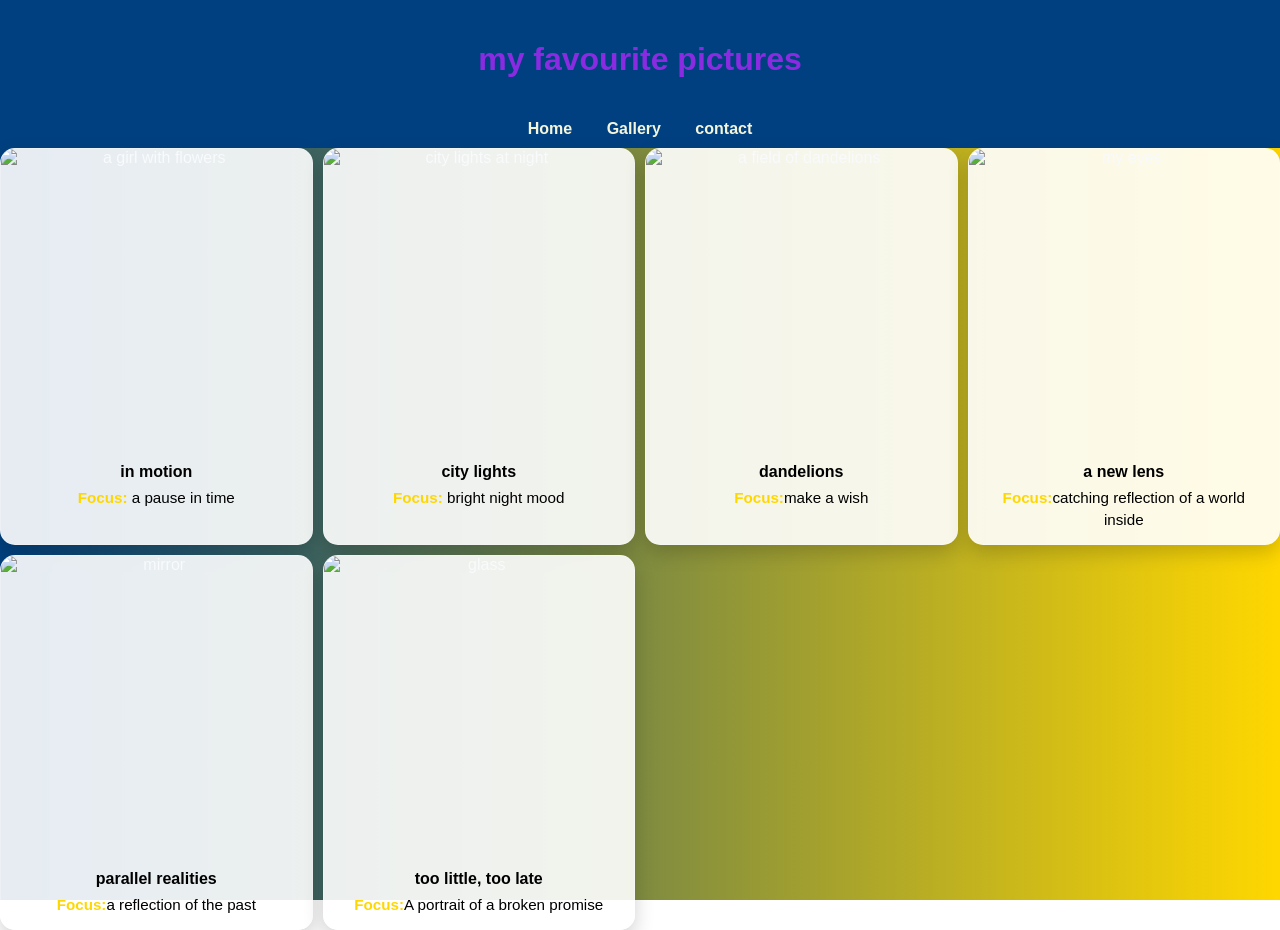
==== gallery.html @ 06c6bf18 "photo six" ====
<!DOCTYPE html>
<html lang="en">
<head>
    <meta charset="UTF-8">
    <meta name="viewport" content="width=device-width, initial-scale=1.0">
    <title>Gallery</title>
    <link rel="stylesheet" href="styles.css">
</head>
<body>
    
    <header>
        <h1> my favourite pictures</h1>
    </header>

    <nav>
        <a href="index.html">Home</a>
        <a href="gallery.html">Gallery</a>
        <a href="contact.html">contact</a>
    </nav>

    <div class="gallery">
        <details class="gallery-card club-card">
            <summary>
                <img src="https://i.pinimg.com/736x/20/a2/cd/20a2cd9edcc10b46192a75594bd8646c.jpg" alt="a girl with flowers">
                <div class="card-caption">
                    <h3>in motion</h3>
                    <p><strong>Focus:</strong> a pause in time</p>
                </div>
            </summary>
            <div class="card-details">
                <p>I interpreted this photo to show how a person may be struggling and stuck in her emotions while the rest of the world keeps moving. The world doesn't wait for her.</p>
            </div>
        </details>

    <div class="gallery"> 
        <details class="gallery-card club-card">
            <summary>
                <img src="https://encrypted-tbn0.gstatic.com/images?q=tbn:ANd9GcR8Zr3HfuDC70hNDxXPkTIV0DxOvpkcyuq65P79XLsSgg&s=10" alt="city lights at night">
                <div class="card-caption">
                    <h3>city lights</h3>
                    <p><strong>Focus:</strong> bright night mood</p>
                </div>
            </summary>
            <div class="card-details">
                <p>A photograph showing the motion of city life after dark and the energy of light and shadow.</p>
            </div>
        </details>
    </div>

    <div class="gallery"> 
        <details class="gallery-card club-card">
            <summary>
                <img src="https://encrypted-tbn0.gstatic.com/images?q=tbn:ANd9GcR1r9m-aQsCwj3mB4LbpzeeFcbLY40B7jFy3iPXuRUurw&s=10" alt="a field of dandelions">
                <div class="card-caption">
                    <h3>dandelions</h3>
                    <p><strong>Focus:</strong>make a wish</p>
                </div>
            </summary>
            <div class="card-details">
                <p>in a field filled with dandelions i make a wish upon every one of them. a silent with only the dandelion and i know of. a secret well kept,only revealed if the wish comes true</p>
            </div>
        </details>
    </div>

    <div class="gallery"> 
        <details class="gallery-card club-card">
            <summary>
                <img src="https://i.pinimg.com/1200x/72/a5/5b/72a55b9525613203e26bdb21f8da2464.jpg" alt="my eyes">
                <div class="card-caption">
                    <h3>a new lens</h3>
                    <p><strong>Focus:</strong>catching reflection of a world inside</p>
                </div>
            </summary>
            <div class="card-details">
                <p>As a photograper, I spend my life looking through a viewfinder. But sometimes, the most beautiful view is the one reflecting right back at you.</p>
            </div>
        </details>
    </div>

    <div class="gallery"> 
        <details class="gallery-card club-card">
            <summary>
                <img src="https://i.pinimg.com/736x/b4/3f/b2/b43fb26ae09db4b08f88c8cb8f475ee6.jpg" alt="mirror">
                <div class="card-caption">
                    <h3>parallel realities</h3>
                    <p><strong>Focus:</strong>a reflection of the past</p>
                </div>
            </summary>
            <div class="card-details">
                <p>Capturing the space between reality and reflection. Which one is the illusion? We show the world the pieces we've lost,while the mirror remembers us whole.</p>
            </div>
        </details>
    </div>

    <div class="gallery"> 
        <details class="gallery-card club-card">
            <summary>
                <img src="https://i.pinimg.com/736x/4b/95/ab/4b95ab5035dfb0c2718c240f388b9ff9.jpg" alt="glass">
                <div class="card-caption">
                    <h3>too little, too late</h3>
                    <p><strong>Focus:</strong>A portrait of a broken promise</p>
                </div>
            </summary>
            <div class="card-details">
                <p>Behind the lens, i look for the stories we try to cover up. You can patch the surface, but the cracks still remain. Capturing the moment realisation hits that some things cant be put back quite the same way.</p>
            </div>
        </details>
    </div>

</body>
</html>
---- styles.css ----
:root {
    --card: rgba(255, 255, 255, 0.9);
    --border: rgba(255, 255, 255, 0.28);
    --text: #f8fafc;
    --muted: #e5e7eb;
    --accent: #ffd700;
}

body{
    background: linear-gradient(to right, #004080, #FFD700) fixed;
    font-family: Arial, Helvetica, sans-serif; 
    margin: 0;
    padding: 0;
    text-align: center;
    color: var(--text);
}

header{
    background: #004080;
    color: blueviolet;
    padding: 20px;
}

nav{
    background: #004080;
    padding: 10px;
}

nav a{
    margin: 0 15px;
    text-decoration: none;
    color: beige;
    font-weight: bold;
}

h1 {
    text-align: center;
    margin-bottom: 12px;
    font-size: 2rem;
}

.intro {
    text-align: center;
    color-scheme: inherit;
    margin-bottom: 10px;
}

.gallery {
    display: grid;
    grid-template-columns: repeat(auto-fit,minmax(300px,1fr));
    gap: 10px;
}

@media (max-width:900px){
    .gallery{
        grid-template-columns:1fr
    }
    }

    @media (max-width:600px){
    .gallery{
        grid-template-columns:1fr
    }
    }

.gallery-card {
    background: var(--card);
    border: 1px solid var(--border);
    border-radius: 15px;
    overflow: hidden;
    box-shadow: 0 8px 20px rgba(0, 0, 0, 0.18);
    display: flex;
    flex-direction: column;
    transition: transform 0.2s ease, box-shadow 0.2s ease;
}

.gallery-card:hover{
    transform: translateY(-4px);
    box-shadow: 0 14px 28px rgba(0, 0, 0, 0.18);
}

.gallery-card img{
    width: 100%;
    height: 300px;
    object-fit: cover;
    display: block;
}

.card-caption{
    padding: 14px;
    display: flex;
    flex-direction: column;
    gap: 6px;
    margin-top: auto;
}

.card-caption h3{
    margin: 0;
    font-size: 1rem;
    color: black;
}

.card-caption p{
    margin: 0;
    font-size: 0.95rem;
    color: black;
    line-height: 1.4;
}

.card-caption strong{
    color: var(--accent);
}

.gallery-card summary{
    display: block;
    cursor: pointer;
    margin: 0;
    padding: 0;
}

.gallery-card summary::-webkit-details-marker{
    display: none;
}

.gallery-card[open] {
    box-shadow: 0 16px 32px rgba(0, 0, 0, 0.16);
}

.card-details{
    padding: 16px;
    border-top: 1px solid var(--border);
    background: #fafbfc;
    text-align: left;
    color: black;
}

.card-details p{
    margin: 0;
    line-height: 1.6;
}
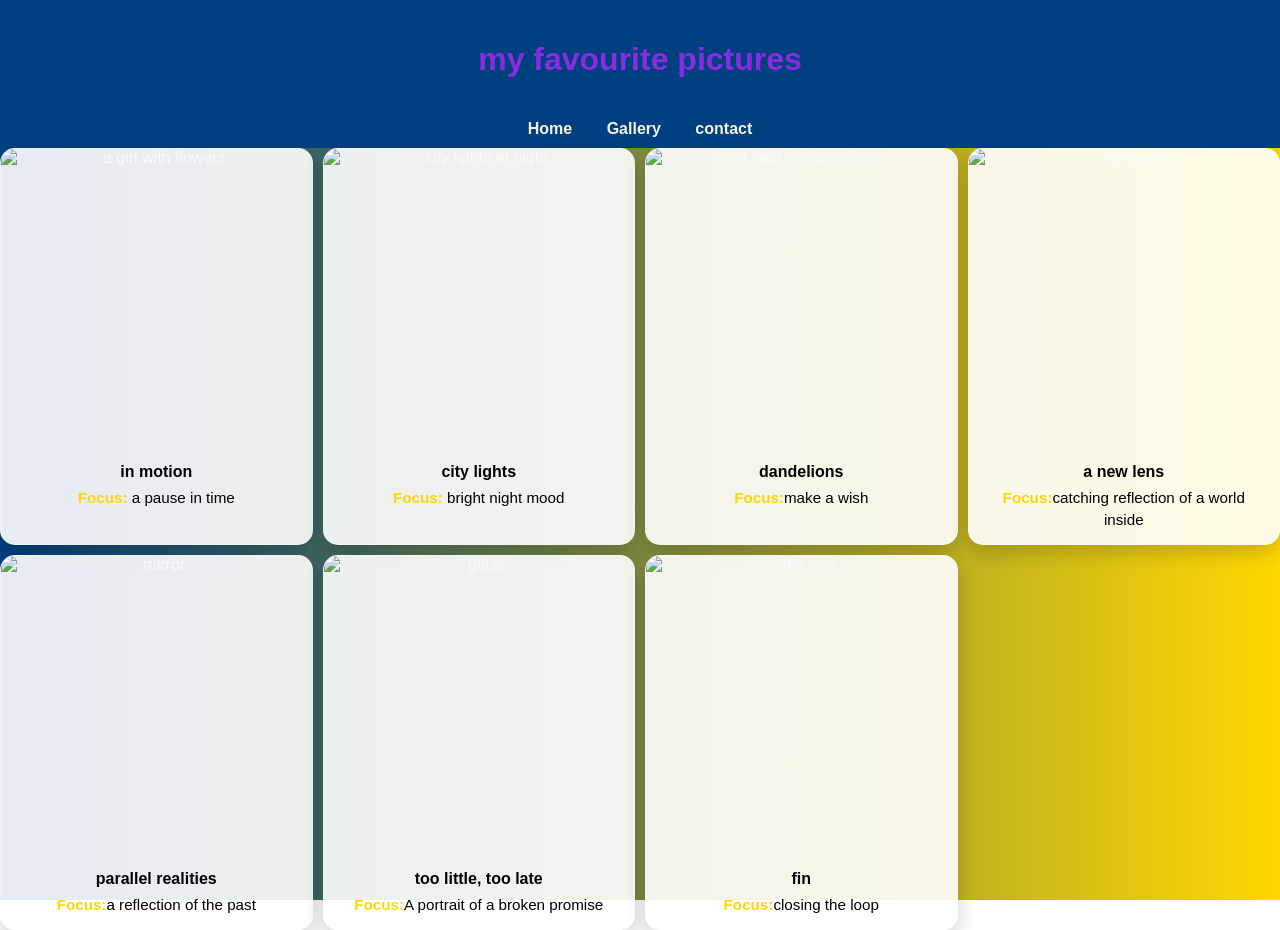
==== commit 97a204a4: "seventh pic" ====
--- a/gallery.html
+++ b/gallery.html
@@ -107,5 +107,20 @@
         </details>
     </div>
 
+    <div class="gallery"> 
+        <details class="gallery-card club-card">
+            <summary>
+                <img src="https://i.pinimg.com/736x/40/62/66/4062665ffe0a77b337d365221b8203d9.jpg" alt="the end">
+                <div class="card-caption">
+                    <h3>fin</h3>
+                    <p><strong>Focus:</strong>closing the loop</p>
+                </div>
+            </summary>
+            <div class="card-details">
+                <p>Every creative project eventuelly finds its closing chapter.</p>
+            </div>
+        </details>
+    </div>
+
 </body>
 </html>
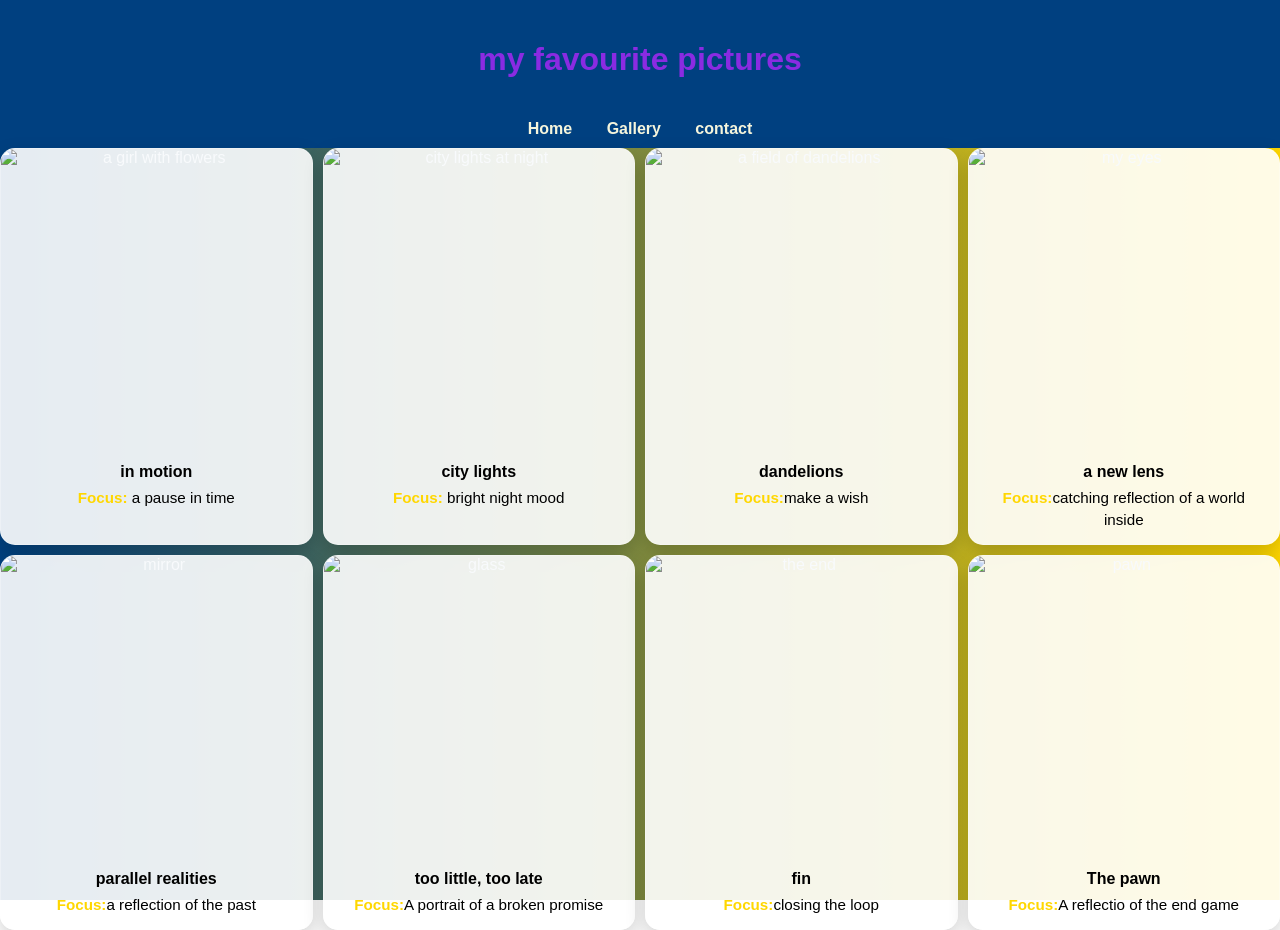
==== commit 87ed2f0d: "picture eight" ====
--- a/gallery.html
+++ b/gallery.html
@@ -122,5 +122,20 @@
         </details>
     </div>
 
+    <div class="gallery"> 
+        <details class="gallery-card club-card">
+            <summary>
+                <img src="https://i.pinimg.com/736x/bc/ee/fb/bceefbeb37e9043060612d4ac454ee1a.jpg" alt="pawn">
+                <div class="card-caption">
+                    <h3>The pawn</h3>
+                    <p><strong>Focus:</strong>A reflectio of the end game</p>
+                </div>
+            </summary>
+            <div class="card-details">
+                <p>Every king started as a pawn who refused to back down. Capturing the vivion before the reality. Capturing the inner architecture of ambition. The smallest piece on the board always has the biggest potential.</p>
+            </div>
+        </details>
+    </div>
+
 </body>
 </html>
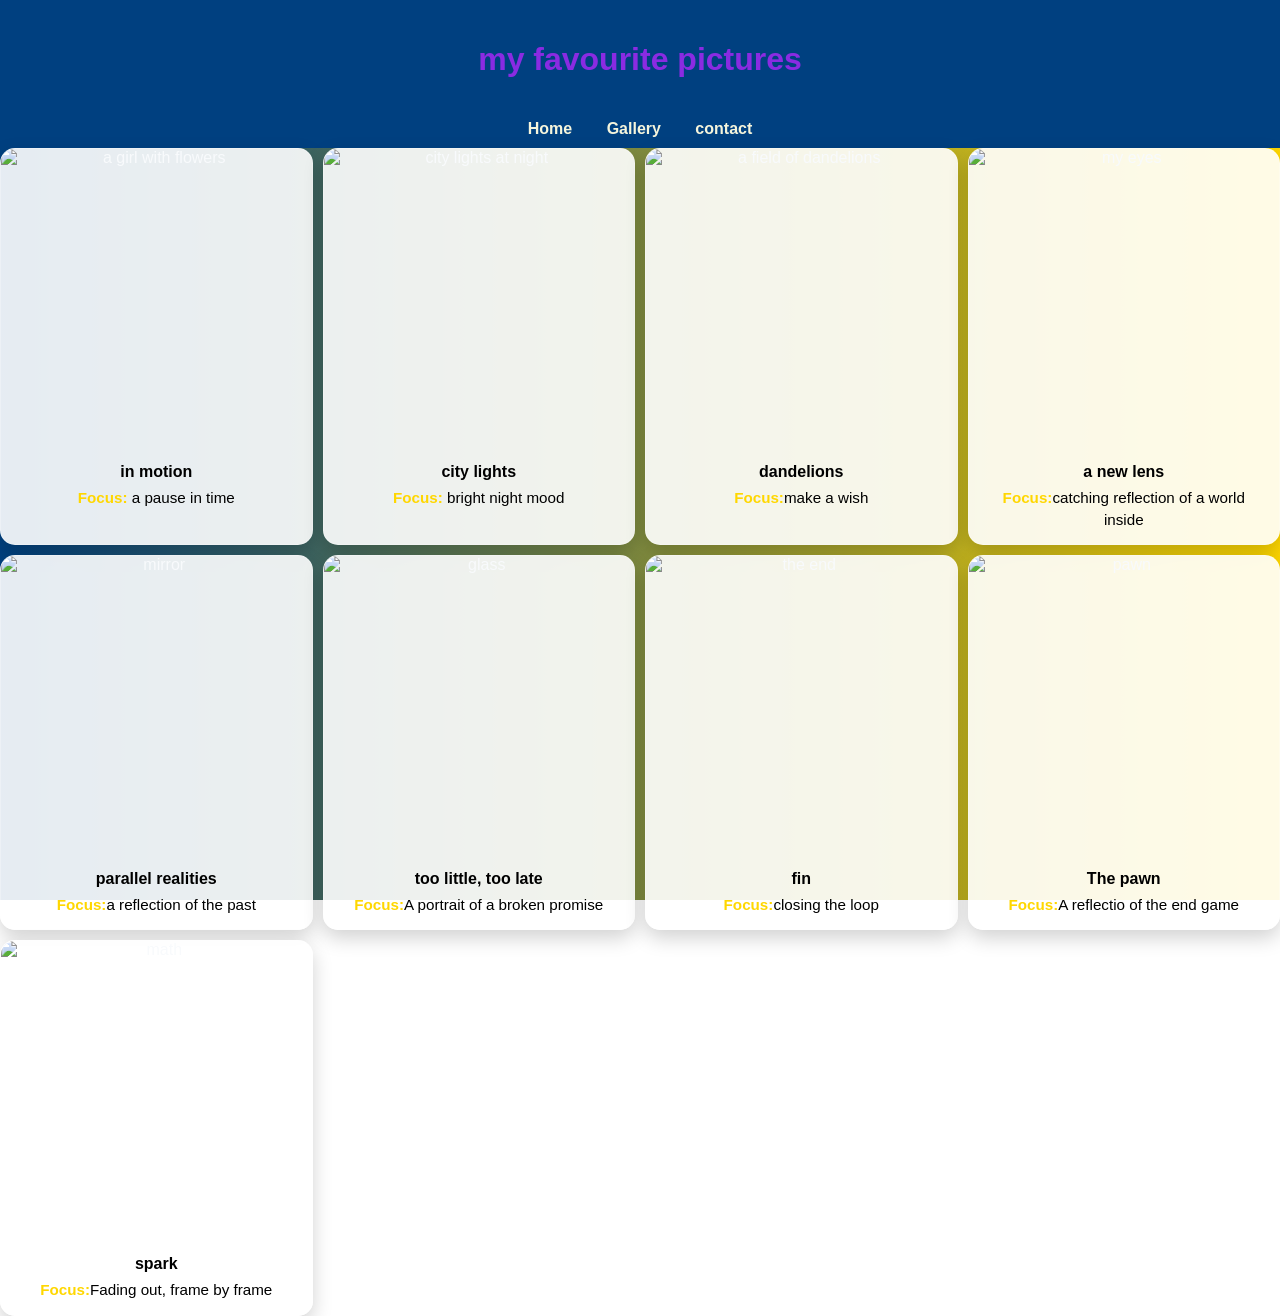
==== commit 0b0f57e1: "nineth picture" ====
--- a/gallery.html
+++ b/gallery.html
@@ -137,5 +137,20 @@
         </details>
     </div>
 
+    <div class="gallery"> 
+        <details class="gallery-card club-card">
+            <summary>
+                <img src="https://i.pinimg.com/736x/a0/94/f8/a094f860cec97cb7f22fa4be885b3422.jpg" alt="math">
+                <div class="card-caption">
+                    <h3>spark</h3>
+                    <p><strong>Focus:</strong>Fading out, frame by frame</p>
+                </div>
+            </summary>
+            <div class="card-details">
+                <p>Capturing the weight of carrying a spark in a world that burns you out.</p>
+            </div>
+        </details>
+    </div>
+
 </body>
 </html>
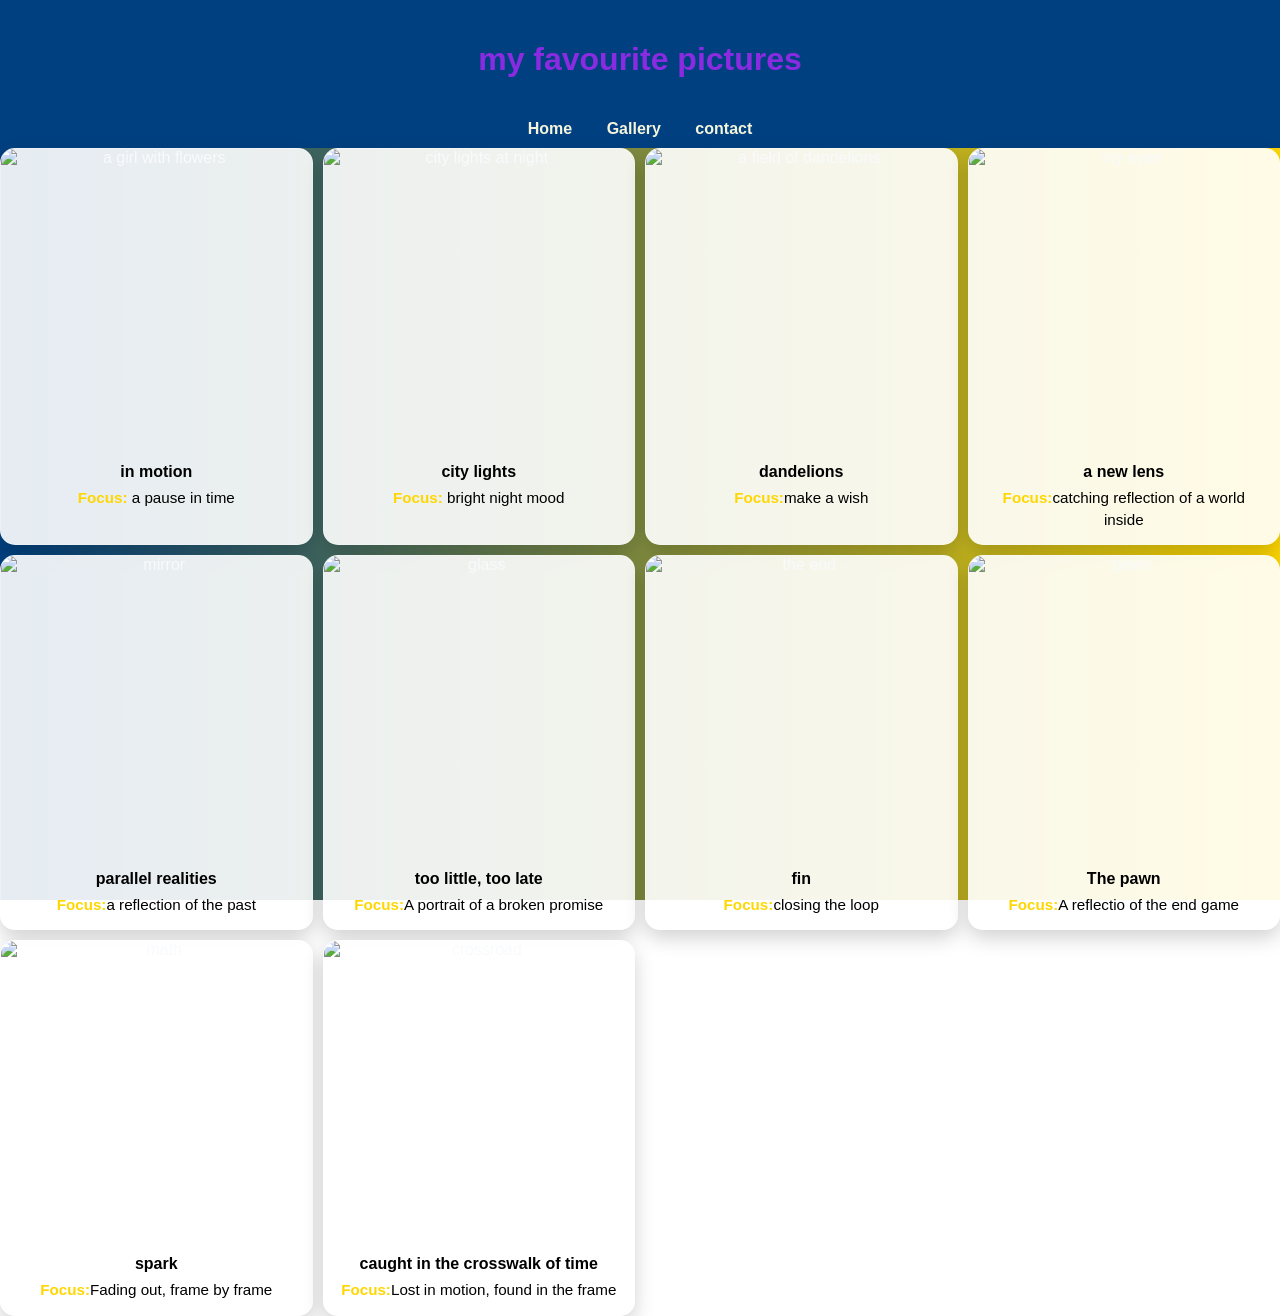
==== commit 03e212d8: "picture 10" ====
--- a/gallery.html
+++ b/gallery.html
@@ -152,5 +152,20 @@
         </details>
     </div>
 
+    <div class="gallery"> 
+        <details class="gallery-card club-card">
+            <summary>
+                <img src="https://i.pinimg.com/736x/14/f2/9c/14f29cc22ab787c0478aa0e47f6eea4d.jpg" alt="crossroad">
+                <div class="card-caption">
+                    <h3>caught in the crosswalk of time</h3>
+                    <p><strong>Focus:</strong>Lost in motion, found in the frame</p>
+                </div>
+            </summary>
+            <div class="card-details">
+                <p>Slow shutter,fast world. Sometimes the most compelling subject is the one refusing to rush.</p>
+            </div>
+        </details>
+    </div>
+
 </body>
 </html>
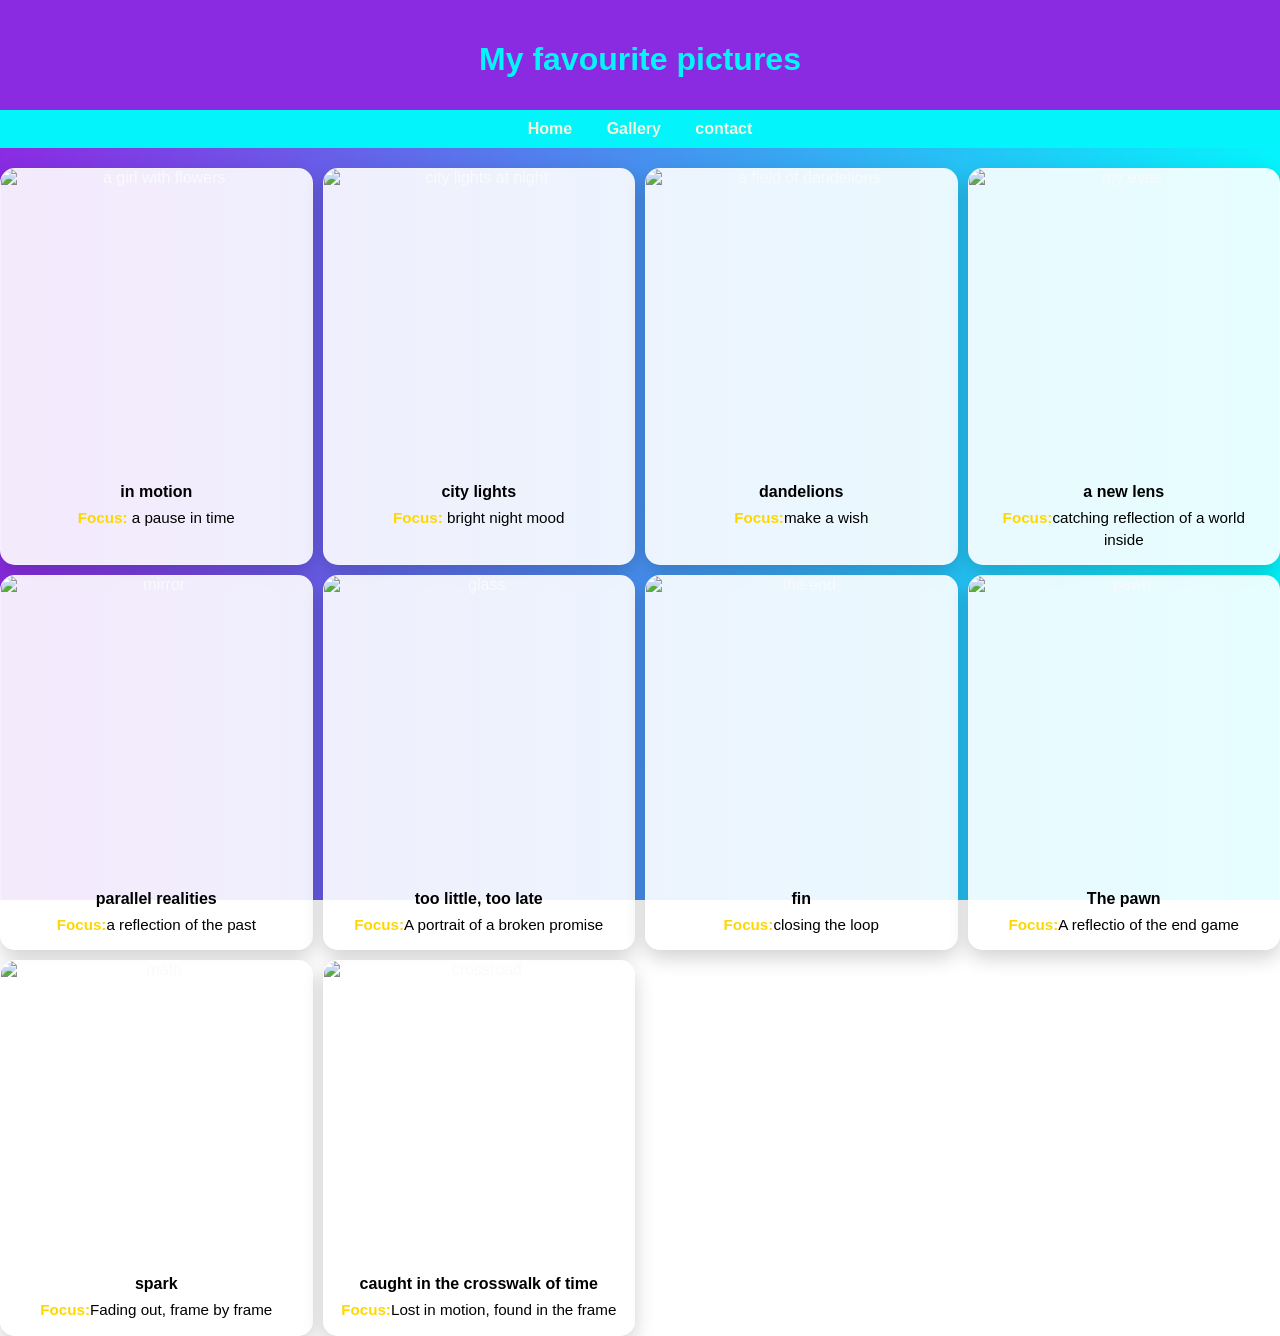
==== commit 69cbe569: "create biography section" ====
--- a/gallery.html
+++ b/gallery.html
@@ -9,7 +9,7 @@
 <body>
     
     <header>
-        <h1> my favourite pictures</h1>
+        <h1> My favourite pictures</h1>
     </header>
 
     <nav>
--- a/styles.css
+++ b/styles.css
@@ -7,7 +7,7 @@
 }
 
 body{
-    background: linear-gradient(to right, #004080, #FFD700) fixed;
+    background: linear-gradient(to right, blueviolet, #04f4fc) fixed;
     font-family: Arial, Helvetica, sans-serif; 
     margin: 0;
     padding: 0;
@@ -16,14 +16,15 @@
 }
 
 header{
-    background: #004080;
-    color: blueviolet;
+    background: blueviolet;
+    color: #04f4fc;
     padding: 20px;
 }
 
 nav{
-    background: #004080;
+    background: #04f4fc;
     padding: 10px;
+    margin-bottom: 20px;
 }
 
 nav a{
@@ -51,6 +52,12 @@
     gap: 10px;
 }
 
+.gallery-home {
+    display: grid;
+    grid-template-columns: repeat(auto-fit,minmax(300px,8fr));
+    gap: 10px;
+}
+
 @media (max-width:900px){
     .gallery{
         grid-template-columns:1fr
@@ -74,6 +81,7 @@
     transition: transform 0.2s ease, box-shadow 0.2s ease;
 }
 
+
 .gallery-card:hover{
     transform: translateY(-4px);
     box-shadow: 0 14px 28px rgba(0, 0, 0, 0.18);
@@ -85,6 +93,13 @@
     object-fit: cover;
     display: block;
 }
+
+/* .gallery-card-home img{
+    width: 100%;
+    height: 500px;
+    object-fit: cover;
+    display: block;
+} */
 
 .card-caption{
     padding: 14px;
@@ -136,5 +151,28 @@
 
 .card-details p{
     margin: 0;
-    line-height: 1.6;
-}+    line-height: 1.6
+}
+
+.container {
+  display: flex;          /* places items side by side */
+  align-items: center;    /* vertically aligns them */
+align-content: center;
+justify-content: center;
+gap: 20px;  
+background: fixed;
+padding: 1px;
+border: 1px var(--border);
+width: 900px;
+height: 500px;
+border-radius: 15px;
+box-shadow:  0 14px 28px rgba(0, 0, 0, 0.18) ;
+  margin: auto;            /* adds space between photo and text */
+}
+
+.container img {
+  width: 400px;           /* set image size */
+  height: 300px;
+  border-radius: 30px;
+}
+
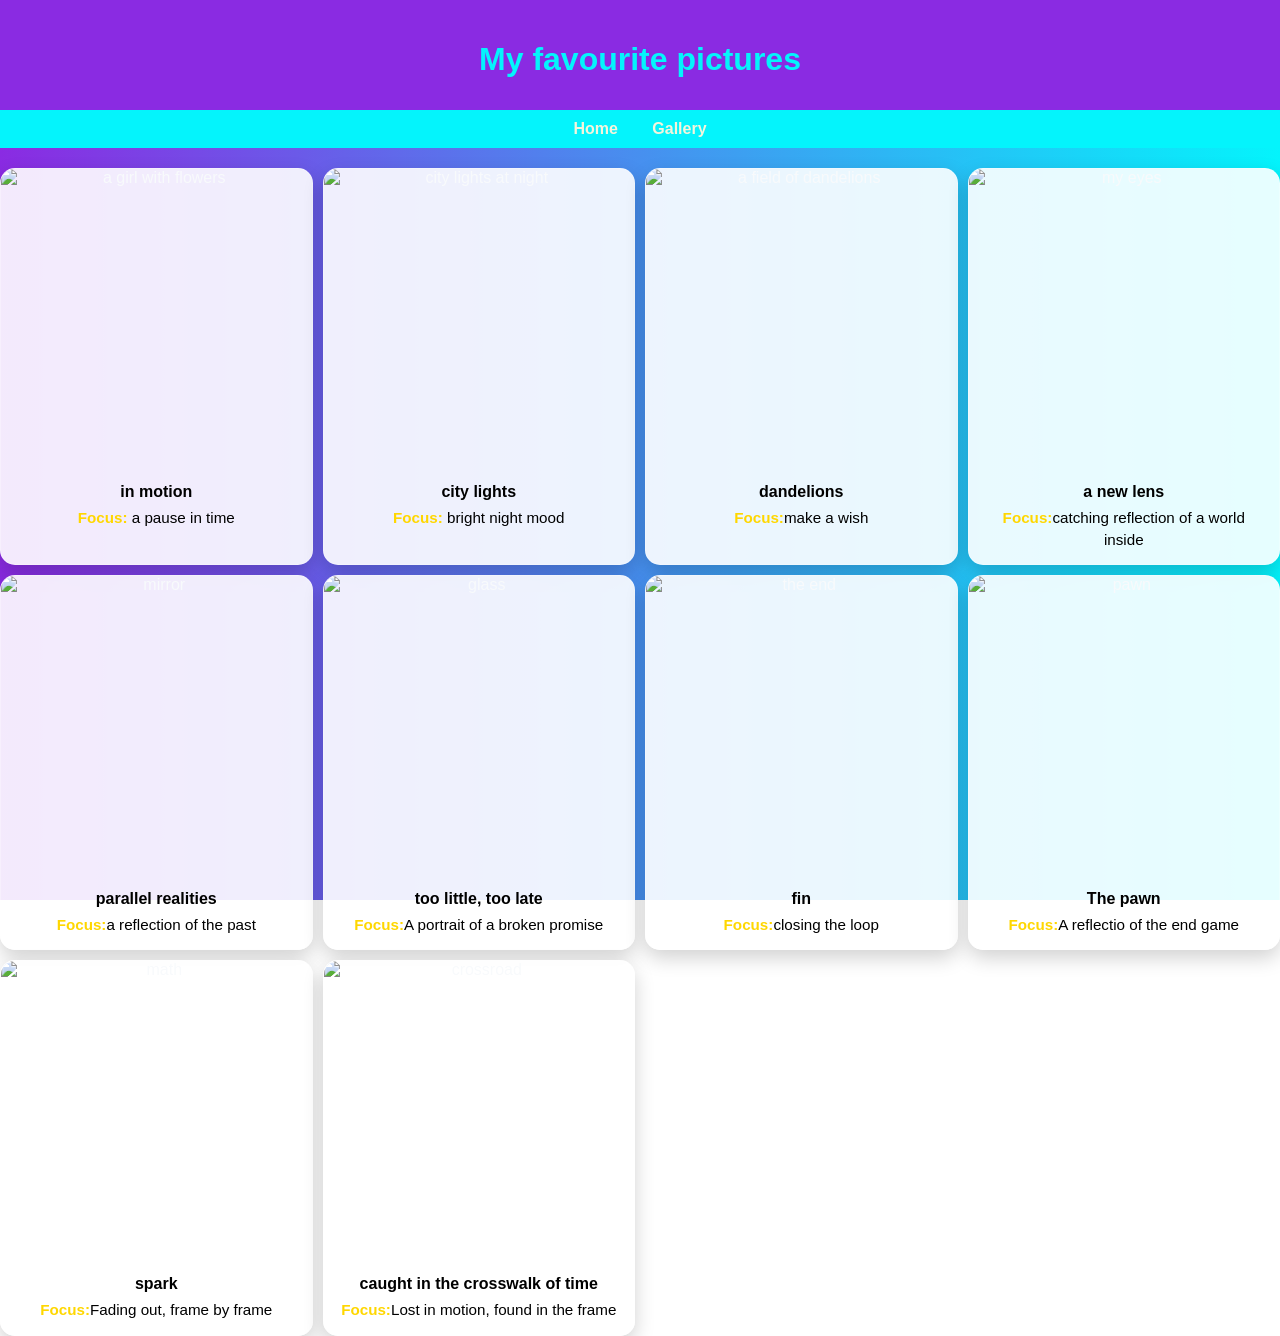
==== commit 040777da: "remove contact page" ====
--- a/gallery.html
+++ b/gallery.html
@@ -15,7 +15,6 @@
     <nav>
         <a href="index.html">Home</a>
         <a href="gallery.html">Gallery</a>
-        <a href="contact.html">contact</a>
     </nav>
 
     <div class="gallery">
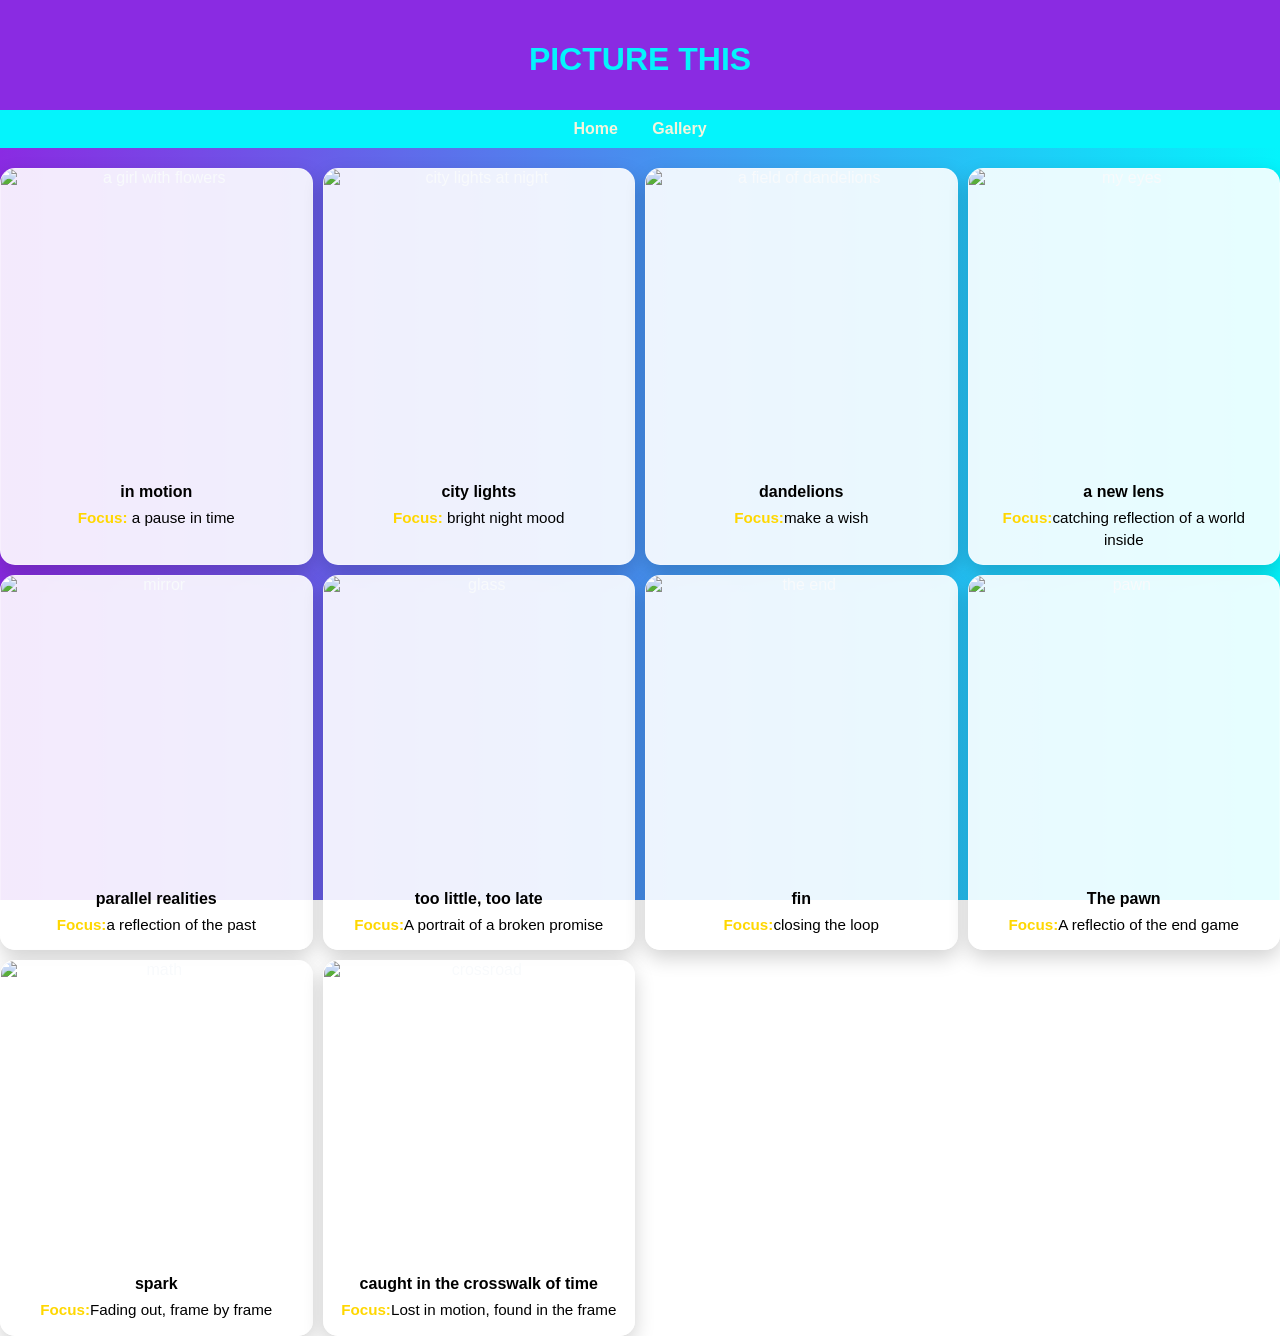
==== commit 4d07825b: "CHANGE PORTFOLIO HEADER" ====
--- a/gallery.html
+++ b/gallery.html
@@ -9,7 +9,7 @@
 <body>
     
     <header>
-        <h1> My favourite pictures</h1>
+        <h1> PICTURE THIS </h1>
     </header>
 
     <nav>
--- a/styles.css
+++ b/styles.css
@@ -171,8 +171,70 @@
 }
 
 .container img {
-  width: 400px;           /* set image size */
-  height: 300px;
-  border-radius: 30px;
-}
-
+    width: 400px;           /* set image size */
+    height: 300px;
+    border-radius: 30px;
+}
+
+.contact-form {
+    max-width: 400px;
+    margin: auto;
+    background:#04a1fc;
+    padding: 20px;
+    border-radius: 8px;
+    box-shadow: 0 4px 10px rgba(0,0,0,0.1);
+    }
+
+    .form-section {
+    max-width: 720px;
+    margin: 0 auto 40px;
+    padding: 0 20px;
+    }
+
+    .contact-form {
+        background: #04a1fc(0, 0, 0, 0.95);
+        border-radius: 24px;
+        padding: 26px;
+        box-shadow: 0 18px 40px rgba(0, 0, 0, 0.16);
+        display: grid;
+        gap: 16px;
+        text-align: left;
+    }
+
+    .contact-form h2 {
+        margin: 0;
+        color: #0f172a;
+    }
+
+    .contact-form p {
+        margin: 0;
+        color: #334155;
+    }
+
+    .contact-form label {
+        display: block;
+        margin-bottom: 5px;
+        font-weight: bold;
+    }
+
+    .contact-form input,
+    .contact-form textarea {
+        width: 100%;
+        padding: 10px;
+        margin-bottom: 15px;
+        border: 1px solid #ccc;
+        border-radius: 5px;
+    }
+
+    .contact-form button {
+        background: #007BFF;
+        color: white;
+        border: none;
+        padding: 10px 15px;
+        border-radius: 5px;
+        cursor: pointer;
+    }
+
+    .contact-form button:hover {
+        background: #0056b3;
+    }
